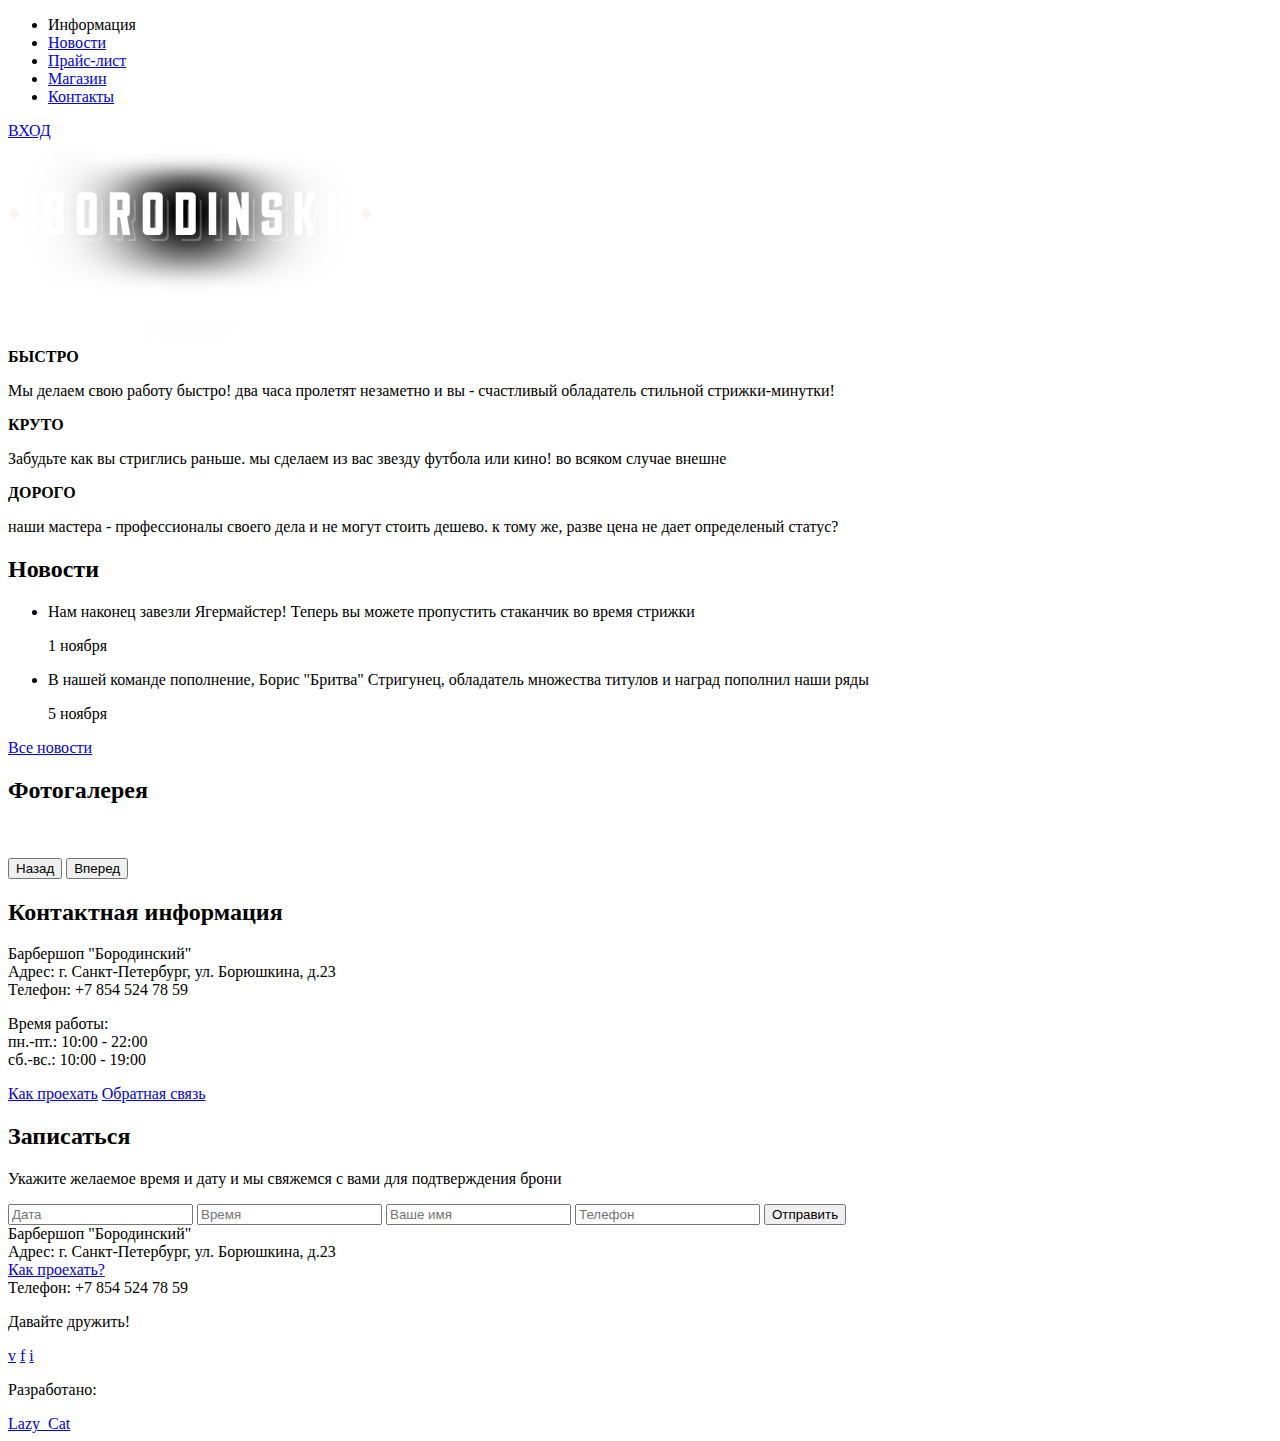
==== index.html @ 83a78fb5 "add" ====
<!DOCTYPE html>
<html lang="ru">
<head>
	<meta charset="utf-8">
	<title>Barbershop</title>
	<link rel="stylesheet" type="text/css" href="style.css">
</head>
<body>
<!--Header of site-->
<header class="main-header">
	<section class="container clearfix">
		<nav>
			<ul class="main-menu">
				<li><a href="#"></a>Информация</li>
				<li><a href="#">Новости</a></li>
				<li><a href="#">Прайс-лист</a></li>
				<li><a href="#">Магазин</a></li>
				<li><a href="#">Контакты</a></li>
			</ul>
		</nav>
		<div class="user-block">
			<a href="#" class="user-block">ВХОД</a>
		</div>
	</section>
	
</header>
<!--Main of site-->
<main class="container clearfix">
	<div class="logo">
		<img src="img/BORODINSKI Logo.png" alt="logo of Borodinskiy">
	</div>
	<section class="features clearfix">
		<div class="features-item">
		<b class="features-name">БЫСТРО</b>
		<p>Мы делаем свою работу быстро! два часа пролетят незаметно и вы - счастливый обладатель стильной стрижки-минутки!</p>
		</div>
		<div class="features-item">
		<b class="features-name">КРУТО</b>
		<p>Забудьте как вы стриглись раньше. мы сделаем из вас звезду футбола или кино! во всяком случае внешне</p>
		</div>
		<div class="features-item">
		<b class="features-name">ДОРОГО</b>
		<p>наши мастера - профессионалы своего дела и не могут стоить дешево. к тому же, разве цена не дает определеный статус?</p>
		</div>
	</section>
	<div class="content clearfix">
		<div class="content-left">
			<h2 class="content-title">Новости</h2>
			<ul class="news">
				<li>
					<p>Нам наконец завезли Ягермайстер! Теперь вы можете пропустить стаканчик во время стрижки</p>
					<time datetime="2017-11-01">1 ноября</time>
				</li>
				<li>
					<p>В нашей команде пополнение, Борис "Бритва" Стригунец, обладатель множества титулов и наград пополнил наши ряды</p>
					<time datetime="2017-11-05">5 ноября</time>
				</li>
			</ul>
			<a href="#" class="btn">Все новости</a>
		</div>
		<div class="content-right">
			<h2 class="content-title">Фотогалерея</h2>
			<div class="gallery">
			<figure class="gallery-content">
				<img src="" alt="">
			</figure>
			<button type="button" class="btn-gallery-prev">Назад</button>
			<button type="button" class="btn-gallery-next">Вперед</button>
			</div>
		</div>
	</div>
	<div class="content clearfix">
		<div class="content-left">
			<h2 class="content-title">Контактная информация</h2>
			<p>
				Барбершоп "Бородинский"<br>
				Адрес: г. Санкт-Петербург, ул. Борюшкина, д.23<br>
				Телефон: +7 854 524 78 59
			</p>
			<p>
				Время работы:<br>
				пн.-пт.: 10:00 - 22:00<br>
				сб.-вс.: 10:00 - 19:00
			</p>
			<a href="#" class="btn">Как проехать</a>
			<a href="#" class="btn">Обратная связь</a></div>
		<div class="content-right">
			<h2 class="content-title">Записаться</h2>
			<p>Укажите желаемое время и дату и мы свяжемся с вами для подтверждения брони</p>
			<form class="application-form" action="https://www.blabla.com" method="post">
				<input type="text" name="date" value="" placeholder="Дата">
				<input type="text" name="time" value="" placeholder="Время">
				<input type="text" name="name" value="" placeholder="Ваше имя">
				<input type="tel" name="phone" value="" placeholder="Телефон">
				<button class="btn" type="submit">Отправить</button>
			</form>
		</div>
	</div>
</main>
<!--Footer of site-->
<footer class="main-footer">
	<div class="container clearfix">
		<section class="footer-contacts">
			Барбершоп "Бородинский"<br>
			Адрес: г. Санкт-Петербург, ул. Борюшкина, д.23<br>
			<a href="#">Как проехать?</a><br>
			Телефон: +7 854 524 78 59
		</section>
		<section class="footer-social">
			<p>Давайте дружить!</p>
			<a href="#" class="social-btn social-btn-v">v</a>
			<a href="#" class="social-btn social-btn-f">f</a>
			<a href="#" class="social-btn social-btn-i">i</a>
		</section>
		<section class="footer-copyright">
			<p>Разработано:</p>
			<a href="#" class="btn">Lazy_Cat</a>
		</section>
	</div>
</footer>
</body>
</html>
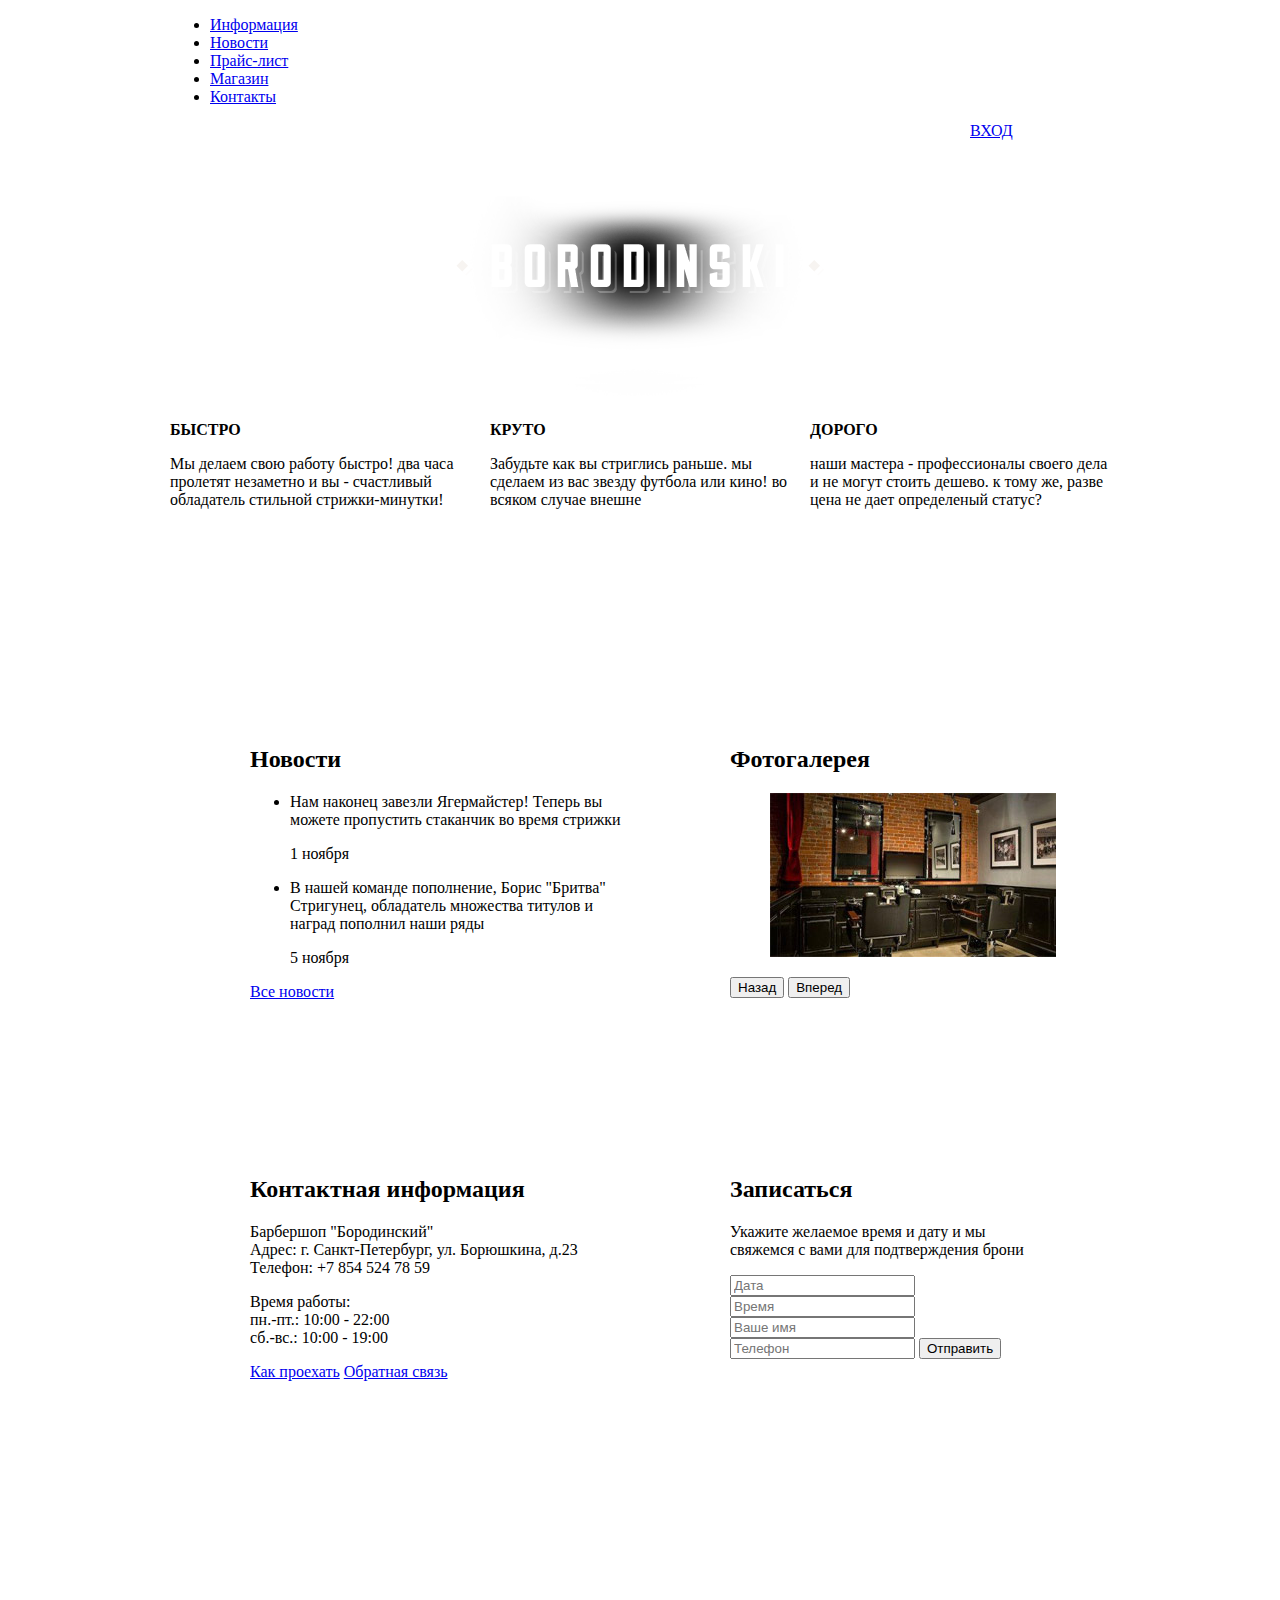
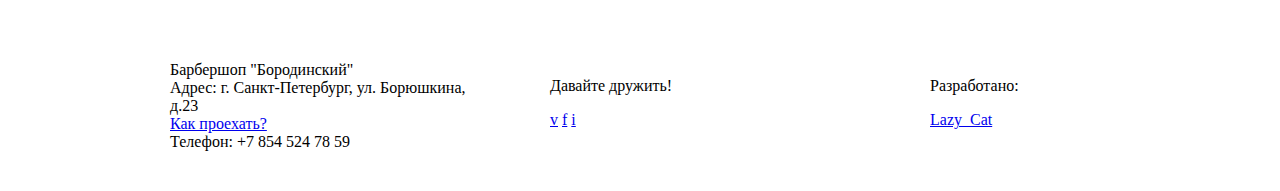
==== commit 9b5ae5c1: "add" ====
--- a/index.html
+++ b/index.html
@@ -3,7 +3,7 @@
 <head>
 	<meta charset="utf-8">
 	<title>Barbershop</title>
-	<link rel="stylesheet" type="text/css" href="style.css">
+	<link rel="stylesheet" type="text/css" href="css/style.css">
 </head>
 <body>
 <!--Header of site-->
@@ -11,7 +11,7 @@
 	<section class="container clearfix">
 		<nav>
 			<ul class="main-menu">
-				<li><a href="#"></a>Информация</li>
+				<li><a href="#">Информация</a></li>
 				<li><a href="#">Новости</a></li>
 				<li><a href="#">Прайс-лист</a></li>
 				<li><a href="#">Магазин</a></li>
@@ -26,7 +26,7 @@
 </header>
 <!--Main of site-->
 <main class="container clearfix">
-	<div class="logo">
+	<div class="index-logo">
 		<img src="img/BORODINSKI Logo.png" alt="logo of Borodinskiy">
 	</div>
 	<section class="features clearfix">
@@ -62,7 +62,7 @@
 			<h2 class="content-title">Фотогалерея</h2>
 			<div class="gallery">
 			<figure class="gallery-content">
-				<img src="" alt="">
+				<img src="img/gallery.jpg" alt="">
 			</figure>
 			<button type="button" class="btn-gallery-prev">Назад</button>
 			<button type="button" class="btn-gallery-next">Вперед</button>
--- a/css/style.css
+++ b/css/style.css
@@ -0,0 +1,86 @@
+html, body {
+
+	min-height: 1750px;
+	min-width: 1122px;
+	margin: 0;
+	padding: 0;
+}
+body {
+
+}
+.clearfix::after {
+	content: "";
+	display: table;
+	clear: both;
+}
+.main-header {
+	min-height: 70px;
+}
+.container {
+	width: 940px;
+	padding: 0 10px;
+	margin: 0 auto;
+}
+.main-menu {
+	width: 780px;
+	float: left;
+}
+.user-block {
+	width: 140px;
+	float: right;
+	min-height: 70px;
+}
+.index-logo {
+
+	width: 368px;
+	height: 204px;
+	margin-right: auto;
+	margin-left: auto;
+	margin-bottom: 25px; 
+}
+.features {
+	margin-bottom: 80px;
+}
+.features-item {
+	float: left;
+	width: 300px;
+	margin-right: 20px;
+	min-height: 175px;
+}
+.features-item:last-child {
+	margin-right: 0;
+}
+.content {
+	padding: 50px 80px;
+}
+.content-left {
+	float: left;
+	width: 380px;
+	min-height: 330px;
+}
+.content-right {
+	float: right;
+	width: 300px;
+	min-height: 330px;
+}
+.main-footer {
+	margin-top: 65px;
+	padding-top: 60px;
+	padding-bottom: 40px;
+}
+.footer-contacts {
+	float: left;
+	width: 320px;
+	min-height: 90px;
+	margin-right: 60px;
+}
+.footer-social {
+float: left;
+width: 180px;
+min-height: 90px;
+}
+.footer-copyright {
+	float: right;
+	width: 180px;
+	min-height: 90px;
+}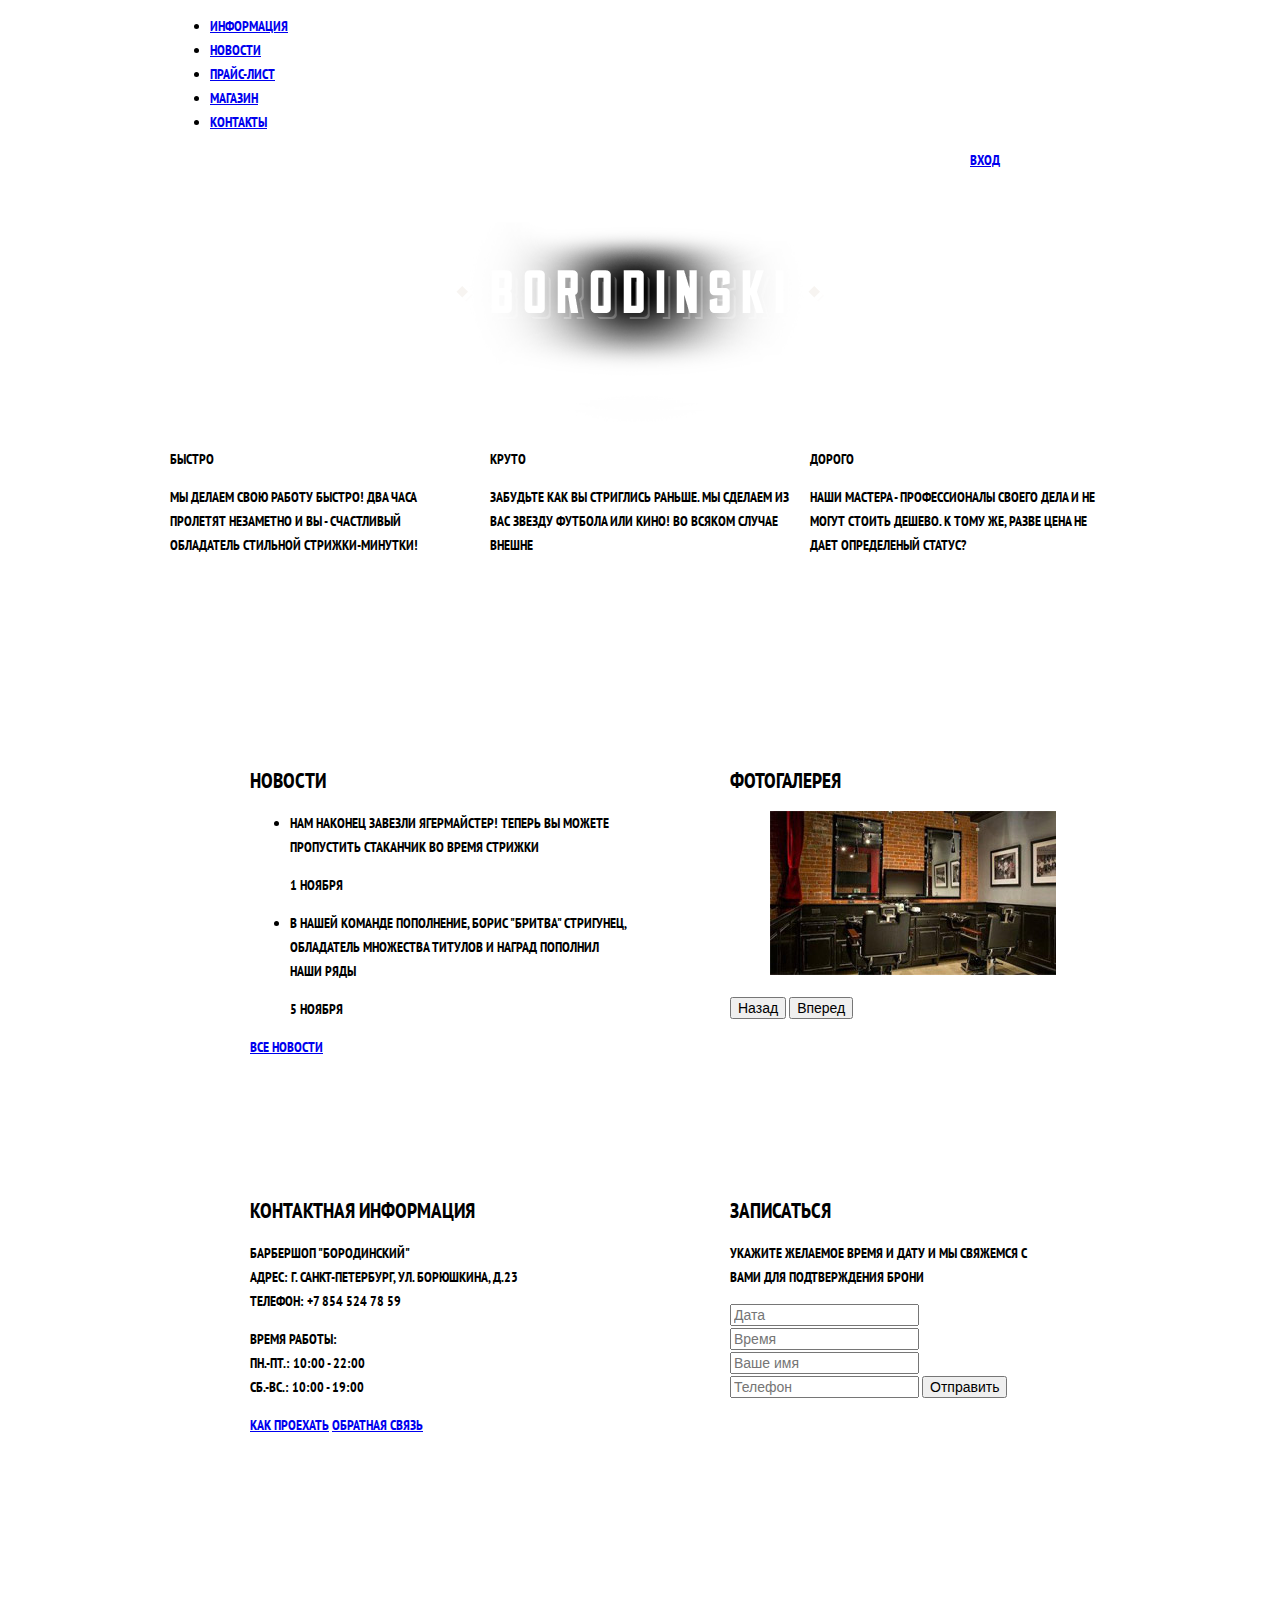
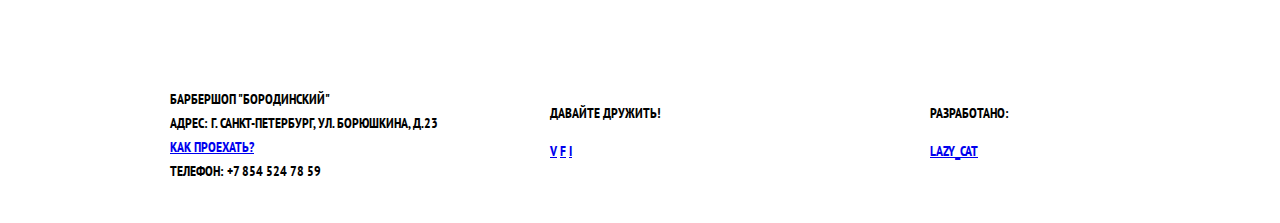
==== commit b062e560: "add fonts" ====
--- a/index.html
+++ b/index.html
@@ -3,6 +3,8 @@
 <head>
 	<meta charset="utf-8">
 	<title>Barbershop</title>
+	<link href="https://fonts.googleapis.com/css?family=PT+Sans+Narrow:400,700&amp;subset=cyrillic" rel="stylesheet">
+	<link rel="stylesheet" type="text/css" href="css/normalize.css">
 	<link rel="stylesheet" type="text/css" href="css/style.css">
 </head>
 <body>
--- a/css/style.css
+++ b/css/style.css
@@ -6,7 +6,47 @@
 	padding: 0;
 }
 body {
+min-width:960px;
+font-size:14px;
+font-weight:700;
+line-height:24px;
+font-family:"PT Sans Narrow", "Arial", sans-serif;
+text-transform: uppercase;
+}
+.sprite {
+    background-image: url(spritesheet.png);
+    background-repeat: no-repeat;
+    display: block;
+}
 
+.sprite-icon-fb {
+    width: 12px;
+    height: 22px;
+    background-position: -5px -5px;
+}
+
+.sprite-icon-inst {
+    width: 21px;
+    height: 21px;
+    background-position: -27px -5px;
+}
+
+.sprite-icon-login {
+    width: 18px;
+    height: 16px;
+    background-position: -27px -36px;
+}
+
+.sprite-icon-vk {
+    width: 25px;
+    height: 16px;
+    background-position: -58px -5px;
+}
+
+.sprite-icon_checkbox {
+    width: 12px;
+    height: 12px;
+    background-position: -58px -31px;
 }
 .clearfix::after {
 	content: "";
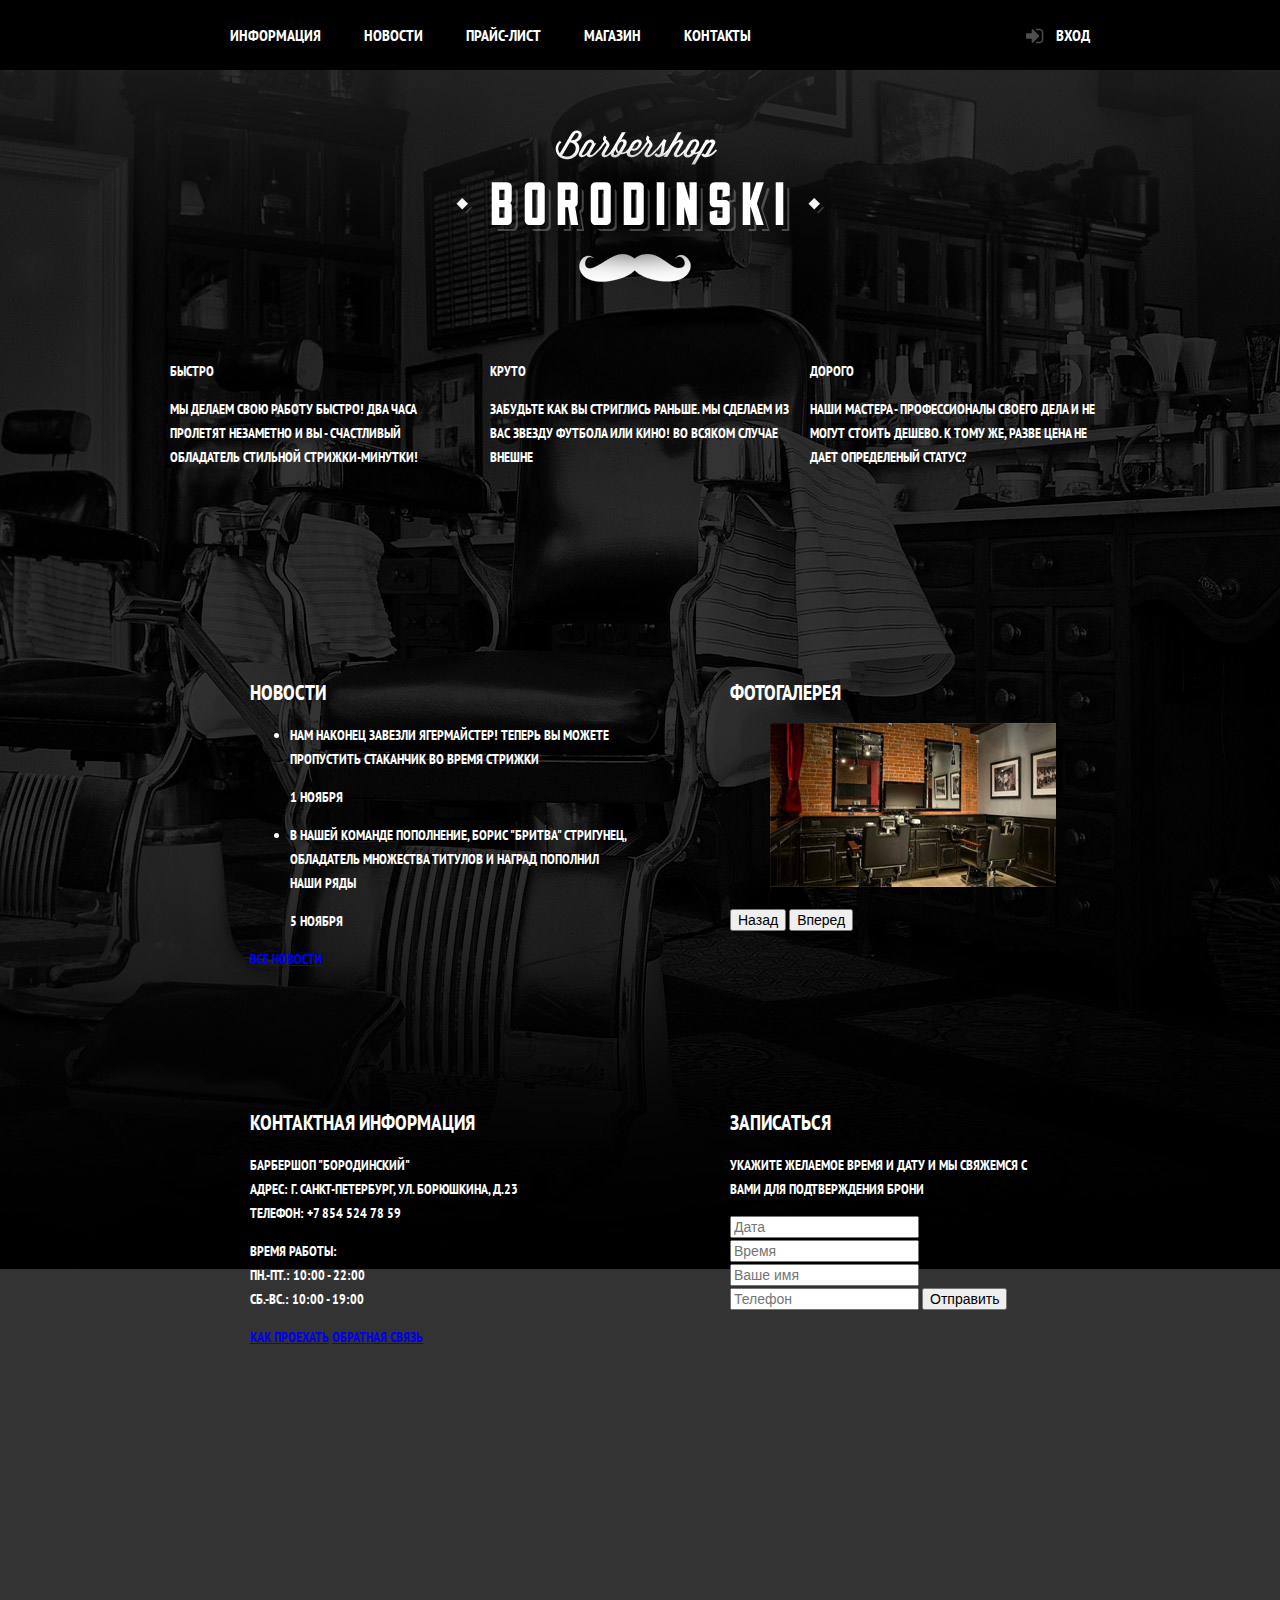
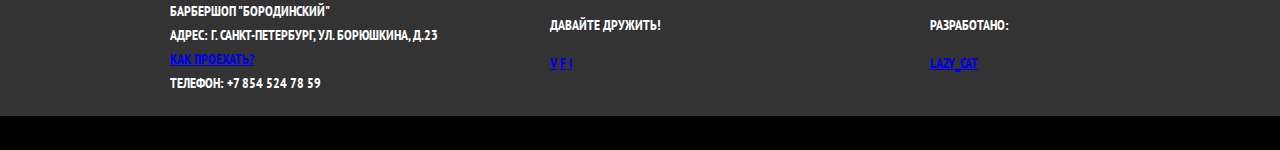
==== commit 2f9e6212: "add css" ====
--- a/index.html
+++ b/index.html
@@ -21,10 +21,9 @@
 			</ul>
 		</nav>
 		<div class="user-block">
-			<a href="#" class="user-block">ВХОД</a>
+			<a href="#" class="login">ВХОД</a>
 		</div>
 	</section>
-	
 </header>
 <!--Main of site-->
 <main class="container clearfix">
--- a/css/style.css
+++ b/css/style.css
@@ -8,11 +8,15 @@
 body {
 min-width:960px;
 font-size:14px;
-font-weight:700;
+font-weight:bold;
 line-height:24px;
+color: #fff;
 font-family:"PT Sans Narrow", "Arial", sans-serif;
 text-transform: uppercase;
+background: #000 url('../img/bg.jpg') no-repeat center top;
+
 }
+/*
 .sprite {
     background-image: url(spritesheet.png);
     background-repeat: no-repeat;
@@ -48,35 +52,93 @@
     height: 12px;
     background-position: -58px -31px;
 }
+*/
 .clearfix::after {
 	content: "";
 	display: table;
 	clear: both;
-}
-.main-header {
-	min-height: 70px;
 }
 .container {
 	width: 940px;
 	padding: 0 10px;
 	margin: 0 auto;
 }
+.main-header {
+	margin-bottom: 60px;
+	color: #fff; 
+	background-color: #000;
+}
 .main-menu {
 	width: 780px;
 	float: left;
+	min-height: 70px;
+	margin: 0;
+}
+.main-menu ul {
+	margin: 0;
+	padding: 0;
+	list-style: none; 
+	font-size: 0;
+	border: 0;
+}
+.main-menu li {
+	display: inline-block;
+	vertical-align: top;
+	font-size: 16px;
+	line-height: 20px;
+	margin: 0;
+	padding: 0;
+}
+.main-menu a {
+	display: block;
+	padding: 25px 20px;
+	color: #fff;
+	text-decoration: none;
+}
+.main-menu a:hover {
+	background: #242424;
 }
 .user-block {
-	width: 140px;
+	max-width: 140px;
 	float: right;
-	min-height: 70px;
+}
+.login {
+	position: relative;
+	display: inline-block;
+	font-size: 16px;
+	line-height: 20px;
+	padding: 25px 20px;
+	padding-left: 50px;
+	vertical-align: top;
+	color: #fff;
+	text-decoration: none;
+}
+.login:hover {
+	background: #242424;
+}
+.login::before {
+	content: "";
+	position: absolute;
+	top: 28px;
+	left: 20px;
+	width: 18px;
+	height: 18px;
+	background: url('../img/sprite.png') no-repeat;
+	background-position: -27px -36px;
+}
+.login:hover::before {
+	opacity: 0.5;
 }
 .index-logo {
-
 	width: 368px;
 	height: 204px;
 	margin-right: auto;
 	margin-left: auto;
 	margin-bottom: 25px; 
+}
+.index-logo img {
+	width: 368px;
+	height: 204px;
 }
 .features {
 	margin-bottom: 80px;
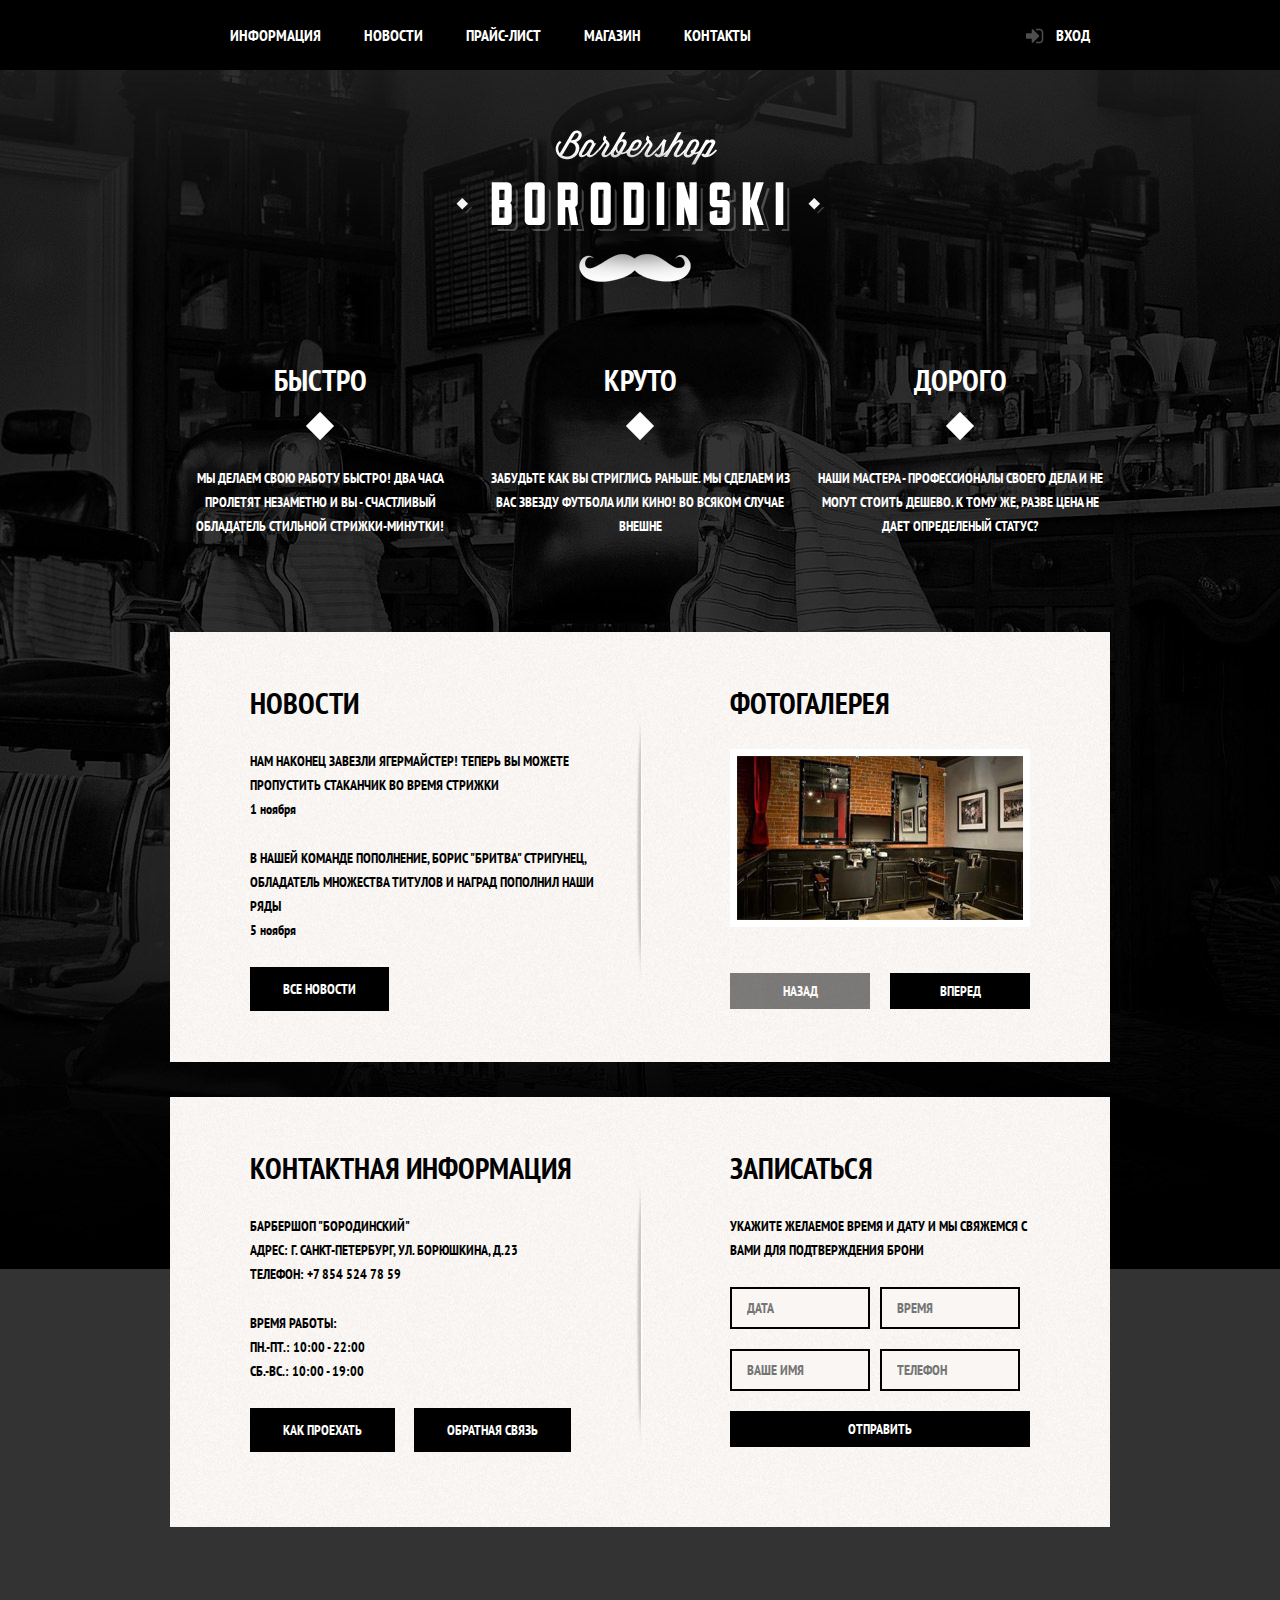
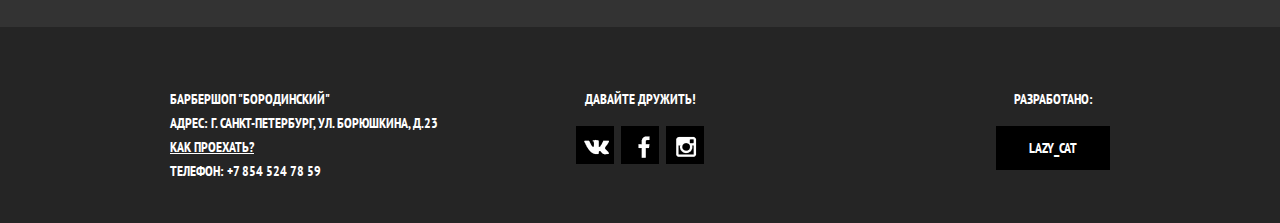
==== commit 6d39cdd2: "end css index" ====
--- a/index.html
+++ b/index.html
@@ -65,8 +65,8 @@
 			<figure class="gallery-content">
 				<img src="img/gallery.jpg" alt="">
 			</figure>
-			<button type="button" class="btn-gallery-prev">Назад</button>
-			<button type="button" class="btn-gallery-next">Вперед</button>
+			<button type="button" class="btn btn-gallery-prev" disabled>Назад</button>
+			<button type="button" class="btn btn-gallery-next">Вперед</button>
 			</div>
 		</div>
 	</div>
--- a/css/style.css
+++ b/css/style.css
@@ -148,12 +148,41 @@
 	width: 300px;
 	margin-right: 20px;
 	min-height: 175px;
+	text-align: center;
 }
 .features-item:last-child {
 	margin-right: 0;
 }
+.features-name {
+	position: relative;
+	display: block;
+	font-size: 30px;
+	line-height: 42px;
+	margin-bottom: 30px;
+	padding-bottom: 35px;
+}
+.feature-item p {
+	margin: 10px;
+	margin-bottom: 0;
+}
+.features-name::after {
+content: "";
+position: absolute;
+bottom:0;
+left:50%;
+display: block;
+width: 20px;
+height: 20px;
+margin-left: -10px;
+background-color: #fff;
+transform: rotate(45deg);
+}
 .content {
 	padding: 50px 80px;
+	margin-bottom: 35px;
+	background-color: #f8f5f2;
+	color:#000;
+	background: url("../img/shadow.png") center no-repeat, #f8f5f2 url("../img/content-bg.png");
 }
 .content-left {
 	float: left;
@@ -165,24 +194,171 @@
 	width: 300px;
 	min-height: 330px;
 }
+.content-title {
+	margin: 0;
+	margin-bottom: 25px;
+	font-size: 30px;
+	line-height: 42px;
+}
+.content p {
+	margin: 0;
+	margin-bottom: 25px;
+}
+.news {
+	margin:0;
+	padding: 0;
+	padding-right: 25px;
+	list-style: none;
+}
+.news li {
+	margin-bottom: 25px;
+}
+.news p {
+	margin-bottom: 0;
+}
+.news time {
+	text-transform: none;
+}
+.btn {
+	display: inline-block;
+	padding: 10px 33px;
+	margin-right: 16px;
+	vertical-align: top;
+	text-align: center;
+	font-weight: bold;
+	font-size: 14px;
+	font-family: "PT Sans Narrow", "Arial", sans-serif;
+	color: #fff;
+	text-transform: uppercase;
+	text-decoration: none;
+	background-color: #000;
+	border: none;
+	cursor: pointer; 
+}
+.btn:hover, .btn:active {
+	background-color: #663d15;
+}
+.btn.disabled, .btn:disabled {
+	cursor: default;
+	opacity: 0.5;
+}
+.btn.disabled:hover, .btn:disabled:hover {
+	background-color: #000;
+}
+.gallery {
+	position: relative;
+	height: 260px;
+}
+.gallery-content {
+	height: 164px;
+	margin: 0;
+	background-color: #ccc;
+	border: 7px solid #fff;
+}
+.gallery-content img {
+	width: 286px;
+	height: 164px;
+}
+.gallery .btn {
+	position: absolute;
+	bottom: 0;
+	width: 140px;
+	margin: 0;
+}
+.btn-gallery-prev {
+	left: 0;
+}
+.btn-gallery-next {
+	right: 0;
+}
+.application-form input {
+	float: left;
+	margin-right: 10px;
+	margin-bottom: 20px;
+	width: 106px;
+	padding: 7px 15px;
+	font:inherit;
+	text-transform: uppercase;
+	color:#000;
+	background-color: #f9f6f3;
+	border: 2px solid #000;
+}
+.application-form input:nth-child(2n) {
+	margin-right: 0;
+}
+.application-form .btn {
+	clear: both;
+	width:100%;
+}
+.application-form input:focus {
+	background-color: #663d15;
+}
 .main-footer {
 	margin-top: 65px;
 	padding-top: 60px;
 	padding-bottom: 40px;
+	color: #fff;
+	background-color: #252525;
 }
 .footer-contacts {
 	float: left;
 	width: 320px;
 	min-height: 90px;
 	margin-right: 60px;
+}
+.footer-contacts a {
+	color: #fff;
+}
+.footer-contacts a:hover {
+	text-decoration: none;
 }
 .footer-social {
 float: left;
 width: 180px;
 min-height: 90px;
+text-align: center;
+}
+.footer-social p {
+	margin: 0;
+	margin-bottom: 15px;
+}
+.social-btn {
+	display: inline-block;
+	width: 38px;
+	height: 38px;
+	margin: 0 2px;
+	font-size: 0;
+	text-decoration: none;
+	vertical-align: top;
+	background: #000000 url("../img/sprite.png") no-repeat center;
+}
+.social-btn:hover {
+opacity: 0.5;
+}
+.social-btn-v {
+    background-position: -50px 8px;
+}
+.social-btn-f {
+   background-position: 12px 5px;
+}
+
+.social-btn-i {
+    background-position: -17px 5px;
 }
 .footer-copyright {
 	float: right;
-	width: 180px;
+	max-width: 180px;
 	min-height: 90px;
+}
+.footer-copyright p {
+	text-align: center;
+	margin: 0;
+	margin-bottom: 15px;
+}
+.footer-copyright .btn {
+	margin-right:0;
+}
+.footer-copyright .btn:hover {
+	color:#000;
+	background-color: #fff;
 }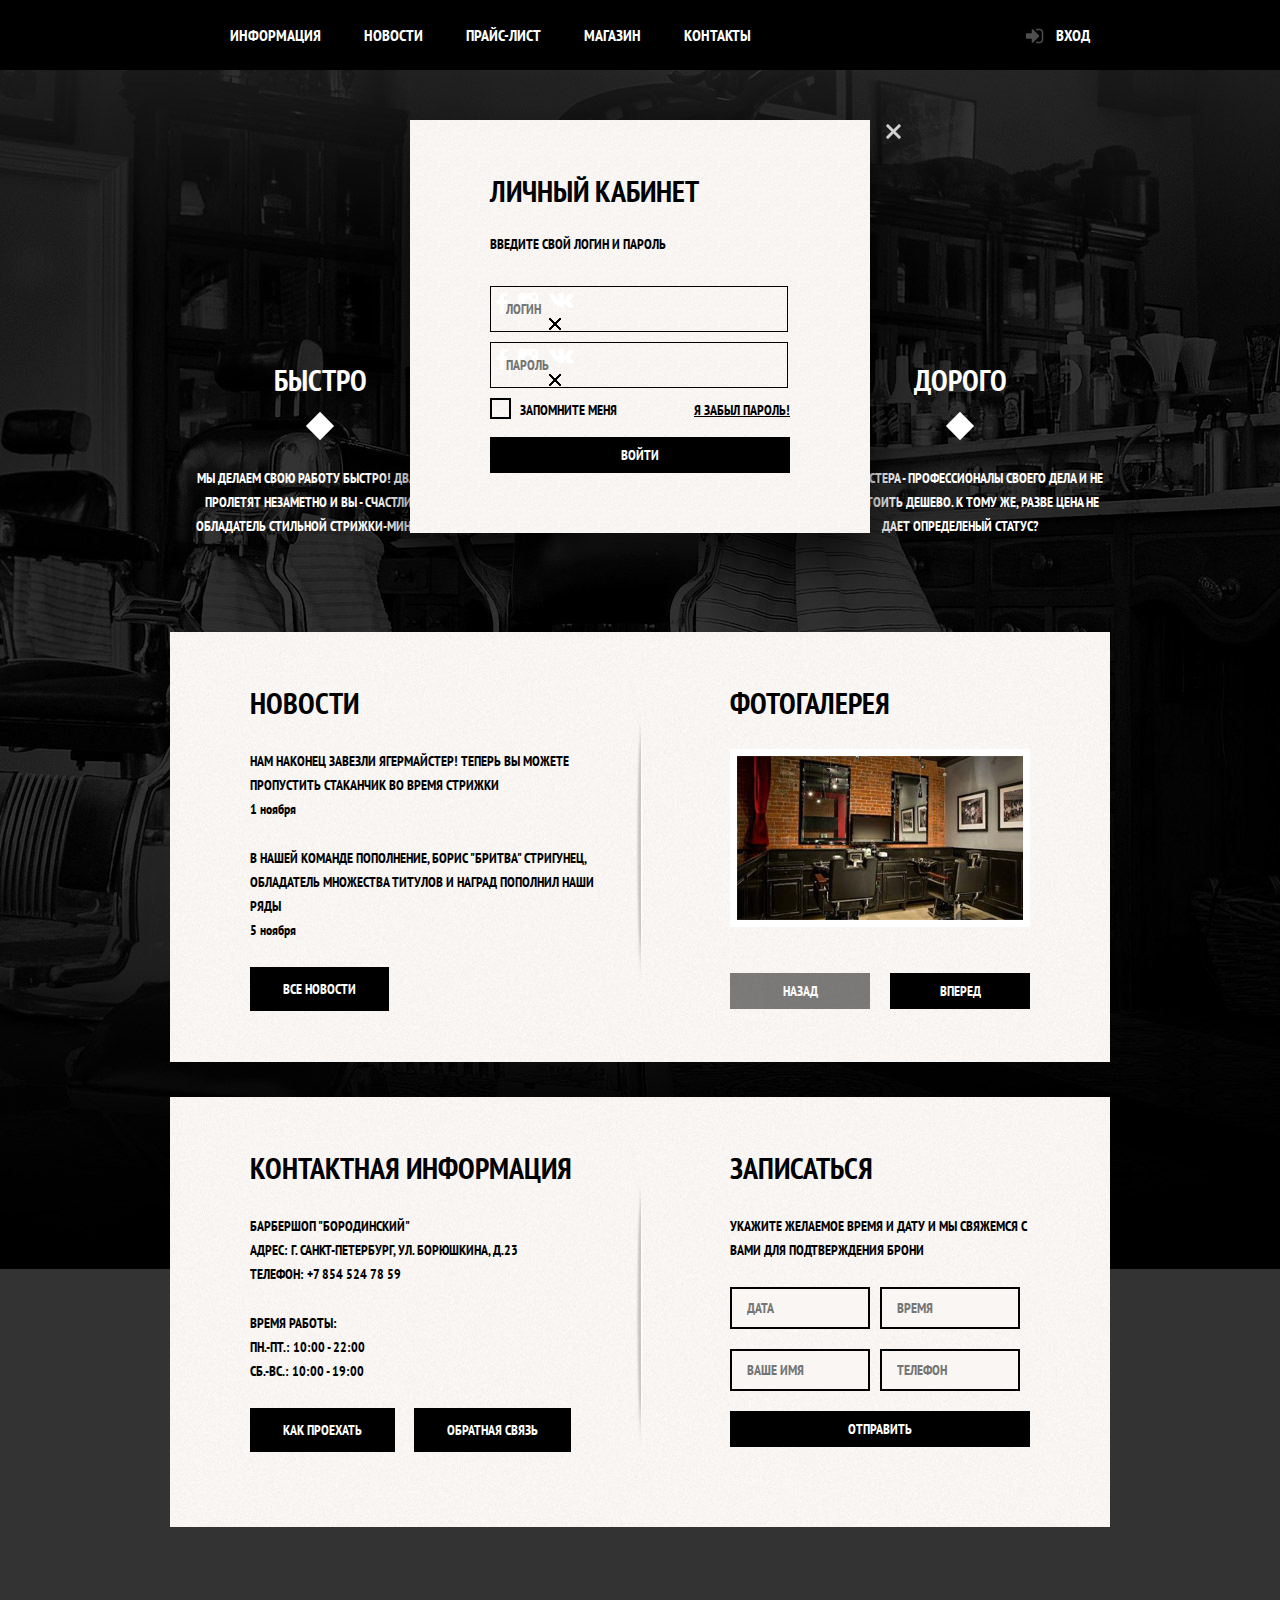
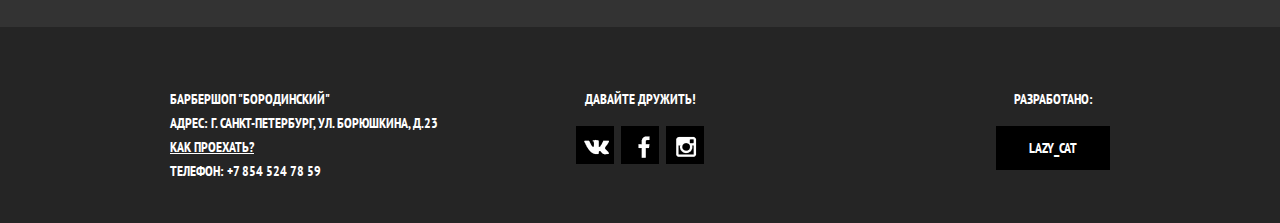
==== commit 7eed6f46: "add pop-up" ====
--- a/index.html
+++ b/index.html
@@ -15,7 +15,7 @@
 			<ul class="main-menu">
 				<li><a href="#">Информация</a></li>
 				<li><a href="#">Новости</a></li>
-				<li><a href="#">Прайс-лист</a></li>
+				<li><a href="pages/page-price.html">Прайс-лист</a></li>
 				<li><a href="#">Магазин</a></li>
 				<li><a href="#">Контакты</a></li>
 			</ul>
@@ -119,5 +119,17 @@
 		</section>
 	</div>
 </footer>
+<div class="modal-content">
+	<button class="modal-content-close" type="button" title="Закрыть">Закрыть</button>	
+	<h2 class="modal-content-title">Личный кабинет</h2>
+	<p>введите свой логин и пароль</p>
+	<form class="login-form" action="http://blabla.com" method="post">
+		<input class="icon-login" type="text" name="login" placeholder="Логин">
+		<input class="icon-password" type="password" name="password" placeholder="Пароль">
+		<label class="login-checkbox"><input type="checkbox" name="remember"><span class="checkbox-indicator"></span>Запомните меня</label>
+		<a class="restore" href="#">Я забыл пароль!</a>
+		<button class="btn" type="submit">Войти</button>
+	</form>
+</div>
 </body>
 </html>--- a/css/style.css
+++ b/css/style.css
@@ -1,6 +1,6 @@
 html, body {
 
-	min-height: 1750px;
+	height: 100%;
 	min-width: 1122px;
 	margin: 0;
 	padding: 0;
@@ -16,6 +16,15 @@
 background: #000 url('../img/bg.jpg') no-repeat center top;
 
 }
+.inner-page {
+	color: #000;
+	background: #f8f3f0 url("../img/content-bg1.png") repeat;
+}
+
+.inner-page .main-header {
+	margin-bottom: 55px;
+}
+
 /*
 .sprite {
     background-image: url(spritesheet.png);
@@ -97,6 +106,31 @@
 }
 .main-menu a:hover {
 	background: #242424;
+}
+.main-menu .active {
+	position: relative;
+	background:none;
+}
+.main-menu .active a:hover {
+	background: none;
+}
+.main-menu .active::after {
+	content: "";
+	position: absolute;
+	height: 5px;
+	bottom: 0;
+	right: 20px;
+	left: 20px;
+	background: #fff;
+}
+.main-menu .inner-logo {
+	float: left;
+	width: 111px;
+	height: 20px;
+	padding-top: 22px;
+}
+.main-menu .inner-logo:hover {
+	background: none;
 }
 .user-block {
 	max-width: 140px;
@@ -166,16 +200,16 @@
 	margin-bottom: 0;
 }
 .features-name::after {
-content: "";
-position: absolute;
-bottom:0;
-left:50%;
-display: block;
-width: 20px;
-height: 20px;
-margin-left: -10px;
-background-color: #fff;
-transform: rotate(45deg);
+	content: "";
+	position: absolute;
+	bottom:0;
+	left:50%;
+	display: block;
+	width: 20px;
+	height: 20px;
+	margin-left: -10px;
+	background-color: #fff;
+	transform: rotate(45deg);
 }
 .content {
 	padding: 50px 80px;
@@ -293,6 +327,272 @@
 .application-form input:focus {
 	background-color: #663d15;
 }
+/* CSS for inner-pages*/
+/*price-list*/
+.inner-page-title {
+	margin: 0 auto;
+	margin-bottom: 55px;
+}
+.inner-page-title h1 {
+	margin: 0;
+	margin-bottom: 20px;
+	padding: 0;
+	font-size: 30px;
+	line-height: 42px;
+}
+.breadcrumbs {
+	margin: 0;
+	padding: 0;
+	list-style: none;
+}
+.breadcrumbs li {
+	position: relative;
+	display: inline;
+	padding-right: 40px;
+}
+.breadcrumbs li::after {
+	content: "";
+	position: absolute;
+	top: 4px;
+	right: 18px;
+	width: 8px;
+	height: 8px;
+	transform: rotate(45deg);
+	background-color: #000;
+}
+.breadcrumbs a {
+	color: #000;
+	text-decoration: none;
+}
+.breadcrumbs a:hover {
+	text-decoration: underline;
+}
+.breadcrumbs .here {
+	color: #aba9a7;
+}
+.breadcrumbs .here::after {
+display: none;
+}
+.inner-content {
+	margin-bottom: 75px;
+}
+.inner-content h2 {
+	margin-top:60px;
+	margin-bottom: 30px;
+	font-size: 24px;
+	line-height: 30px;
+}
+.inner-content p {
+	margin: 14px 0;
+}
+.inner-content table {
+	border-collapse: collapse;
+}
+.inner-content td {
+	padding: 10px 15px;
+	border: 2px solid #000;
+}
+.big-header {
+	text-align: center;
+	margin-top: 55px;
+	margin-bottom: 65px;
+}
+.big-header h2 {
+	position: relative;
+	display: inline-block;
+	margin:0;
+	padding: 0 25px;
+	font-size: 48px;
+	line-height: 48px;
+	text-align: center;
+	z-index: 2;
+	background: #f8f5f2 url("../img/content-bg1.png"); 
+}
+.big-header::after {
+	content: "";
+	position: relative;
+	top: -25px;
+	z-index: 1;
+	display: block;
+	border:2px solid #000;
+}
+.custom-list-1 {
+	margin: 14px 0;
+	padding: 0;
+	list-style: none;
+}
+.custom-list-1 li {
+	position: relative;
+	margin-bottom: 15px;
+	padding-left: 20px;
+}
+.custom-list-1 li::before {
+	content: "";
+	position: absolute;
+	top: 8px;
+	left:0;
+	width: 8px;
+	height: 8px;
+	transform: rotate(45deg);
+	background-color: #000;
+}
+.price-table {
+	width: 100%;
+}
+.price-table td {
+	width: 50%;
+}
+.price-table td:last-child {
+	text-align: center;
+}
+.inner-columns {
+	margin:60px 0;
+}
+.inner-column-left, .inner-column-right {
+	width: 460px;
+}
+.inner-column-left {
+	float: left;
+}
+.inner-column-right {
+	float: right;
+}
+.inner-column-left *:first-child, .inner-column-right *:first-child {
+	margin-top: 0;
+}
+.inner-column-left *:last-child, .inner-column-right *:last-child {
+	margin-bottom: 0;
+}
+.short-right {
+	padding-right: 80px;
+}
+
+/*pop-up window*/
+.modal-content {
+	position: absolute;
+	top: 120px;
+	left: 50%;
+	margin-left: -230px;
+	width: 300px;
+	padding: 50px 80px;
+	color: #000;
+	background: #f8f3f0 url("../img/content-bg1.png");
+	box-shadow: 0 30px 50px rgba(0,0,0,0.7);
+}
+.modal-content-close {
+	position: absolute;
+	top: 0;
+	right: -34px;
+	width: 22px;
+	height: 22px;
+	font-size: 0;
+	background-color: transparent;
+	border: 0;
+	cursor: pointer;
+}
+.modal-content-close::before, .modal-content-close::after {
+	content: "";
+	position: absolute;
+	top: 10px;
+	left:2px;
+	width: 19px;
+	height: 3px;
+	background-color: #d0d0d0;
+	border-radius: 1px;
+}
+.modal-content-close::before {
+	transform: rotate(45deg);
+}
+.modal-content-close::after {
+	transform: rotate(-45deg);
+}
+.modal-content h2 {
+	margin: 0;
+	margin-bottom: 20px;
+	font-size: 30px;
+	line-height: 42px;
+}
+.modal-content p {
+	margin: 0;
+	margin-bottom: 14px;
+}
+.modal-content .login-form {
+	margin-top: 30px;
+	margin-bottom: 10px;
+}
+.login-form input[type="text"], .login-form input[type="password"] {
+	width: 241px;
+	margin:0;
+	margin-bottom: 10px;
+	padding: 10px 15px;
+	padding-right: 40px;
+	font:inherit;
+	text-transform: inherit;
+	background-color: #f9f6f3;
+	border:1px solid #000;
+}
+.login-form input:focus {
+	border-color: #663d15;
+}
+.login-form input.icon-login {
+	background: url("../img/sprite.png") no-repeat;
+	background-position: 
+}
+.login-form input.icon-password {
+	background: url("../img/sprite.png") no-repeat;
+	background-position: 
+}
+.login-form .restore {
+	float: right;
+	color: #000;
+}
+.login-form .btn {
+	width: 100%;
+	margin-top: 15px;
+}
+.login-checkbox input[type="checkbox"] {
+	display: none;
+}
+.login-checkbox {
+	position: relative;
+	padding-left: 30px;
+	cursor: pointer;
+}
+.login-checkbox:hover {
+	color: #663d15;
+}
+.login-checkbox input[type="checkbox"] + .checkbox-indicator {
+	position: absolute;
+	top: -3px;
+	left: 0;
+	width: 17px;
+	height: 17px;
+	border: 2px solid #000;
+}
+.login-checkbox input[type="checkbox"]:checked + .checkbox-indicator::before, .login-checkbox input[type="checkbox"]:checked + .checkbox-indicator::after {
+	content: "";
+	position: absolute;
+	top: 8px;
+	left: 1px;
+	width: 15px;
+	height: 2px;
+	background-color: #000;
+}
+.login-checkbox input[type="checkbox"]:checked + .checkbox-indicator::before {
+	transform: rotate(45deg);
+}
+.login-checkbox input[type="checkbox"]:checked + .checkbox-indicator::after {
+	transform: rotate(-45deg);
+}
+
+
+/*shop-page*/
+
+
+/*item-page*/
+
+
+/*footer*/
 .main-footer {
 	margin-top: 65px;
 	padding-top: 60px;
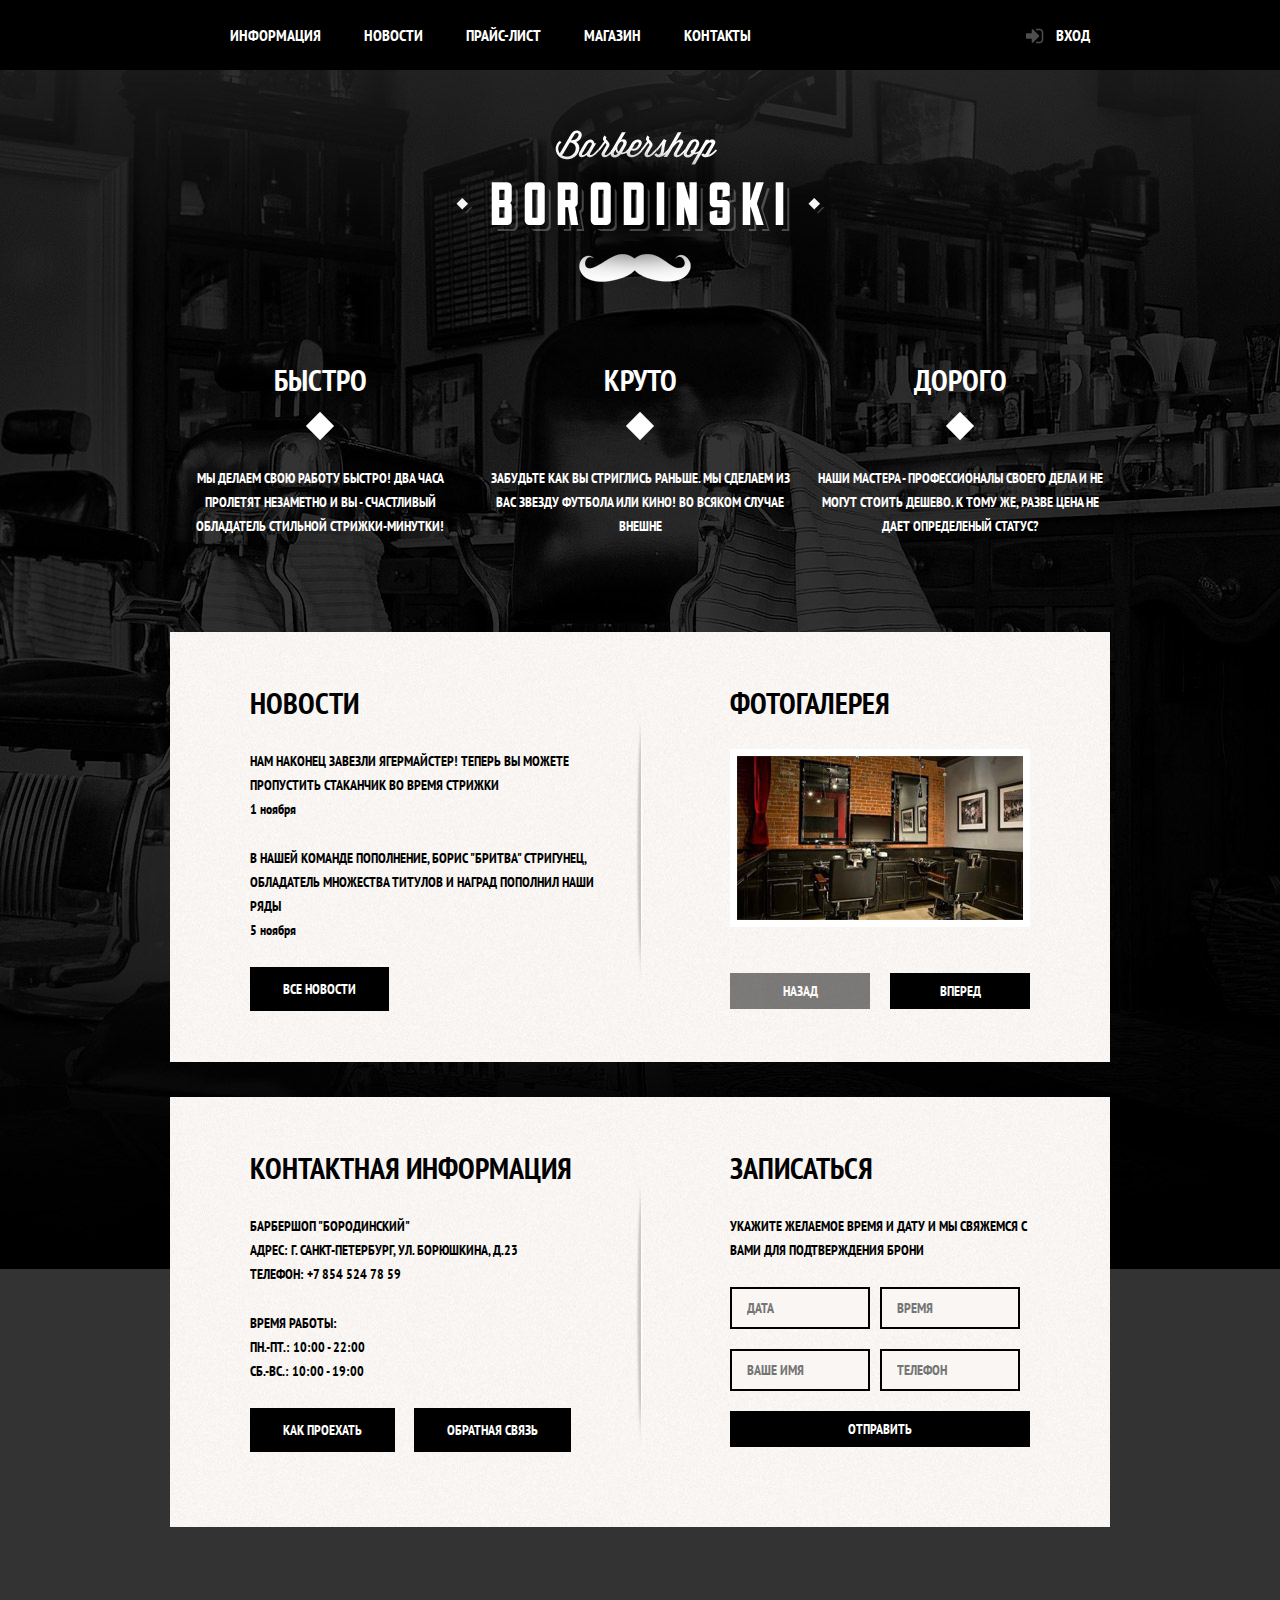
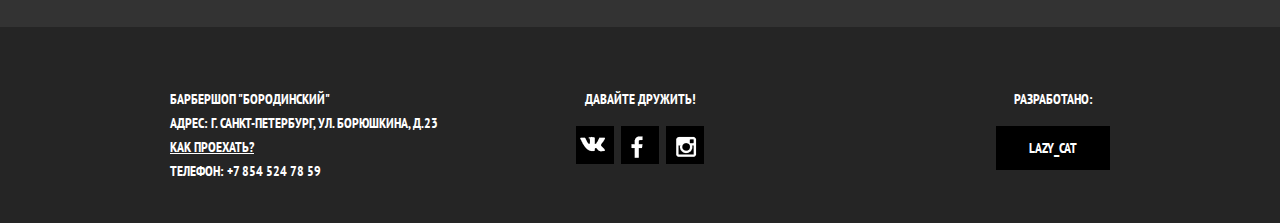
==== commit c2e2ad10: "add map" ====
--- a/index.html
+++ b/index.html
@@ -131,5 +131,10 @@
 		<button class="btn" type="submit">Войти</button>
 	</form>
 </div>
+<div class="modal-content-map">
+	<button class="modal-content-close" type="button" title="Close">Закрыть</button>
+	<div id="google-map"></div>
+</div>
+<div class="modal-overlay"></div>
 </body>
 </html>--- a/css/style.css
+++ b/css/style.css
@@ -35,32 +35,45 @@
 .sprite-icon-fb {
     width: 12px;
     height: 22px;
-    background-position: -5px -5px;
+    background-position: -20px -20px;
 }
 
 .sprite-icon-inst {
     width: 21px;
     height: 21px;
-    background-position: -27px -5px;
+    background-position: -72px -20px;
 }
 
 .sprite-icon-login {
     width: 18px;
     height: 16px;
-    background-position: -27px -36px;
+    background-position: -133px -20px;
 }
 
 .sprite-icon-vk {
     width: 25px;
     height: 16px;
-    background-position: -58px -5px;
+    background-position: -191px -20px;
 }
 
 .sprite-icon_checkbox {
     width: 12px;
     height: 12px;
-    background-position: -58px -31px;
-}
+    background-position: -256px -20px;
+}
+
+.sprite-login {
+    width: 15px;
+    height: 15px;
+    background-position: -308px -20px;
+}
+
+.sprite-password {
+    width: 15px;
+    height: 17px;
+    background-position: -363px -20px;
+}
+
 */
 .clearfix::after {
 	content: "";
@@ -158,7 +171,7 @@
 	width: 18px;
 	height: 18px;
 	background: url('../img/sprite.png') no-repeat;
-	background-position: -27px -36px;
+	background-position: -133px -20px;
 }
 .login:hover::before {
 	opacity: 0.5;
@@ -469,6 +482,7 @@
 
 /*pop-up window*/
 .modal-content {
+	display: none;
 	position: absolute;
 	top: 120px;
 	left: 50%;
@@ -534,14 +548,17 @@
 .login-form input:focus {
 	border-color: #663d15;
 }
+
 .login-form input.icon-login {
-	background: url("../img/sprite.png") no-repeat;
-	background-position: 
+	background: url("../img/login.png") no-repeat;
+	
+	background-position: 270px 50%;
 }
 .login-form input.icon-password {
-	background: url("../img/sprite.png") no-repeat;
-	background-position: 
-}
+	background: url("../img/password.png") no-repeat;
+	background-position: 270px 50%;
+}
+
 .login-form .restore {
 	float: right;
 	color: #000;
@@ -584,7 +601,31 @@
 .login-checkbox input[type="checkbox"]:checked + .checkbox-indicator::after {
 	transform: rotate(-45deg);
 }
-
+/*map*/
+.modal-content-map {
+	display: none;
+	position: fixed;
+	top: 50%;
+	left: 50%;
+	margin-top: -280px;
+	margin-left: -390px;
+	width:766px;
+	height:561px;
+	z-index: 20;
+	background: #e9e5dc url("../img/map.png");
+	border: 7px solid white;
+	box-shadow: 0 30px 50px rgba(0,0,0,0.7);
+}
+.modal-overlay {
+	display: none;
+	position: fixed;
+	top: 0;
+	left: 0;
+	z-index: 10;
+	width: 100%;
+	height: 100%;
+	background: rgba(0,0,0,0.5);
+}
 
 /*shop-page*/
 
@@ -636,14 +677,14 @@
 opacity: 0.5;
 }
 .social-btn-v {
-    background-position: -50px 8px;
+    background-position: -187px -10px;
 }
 .social-btn-f {
-   background-position: 12px 5px;
+   background-position: -10px -10px;
 }
 
 .social-btn-i {
-    background-position: -17px 5px;
+     background-position: -62px -10px;
 }
 .footer-copyright {
 	float: right;
